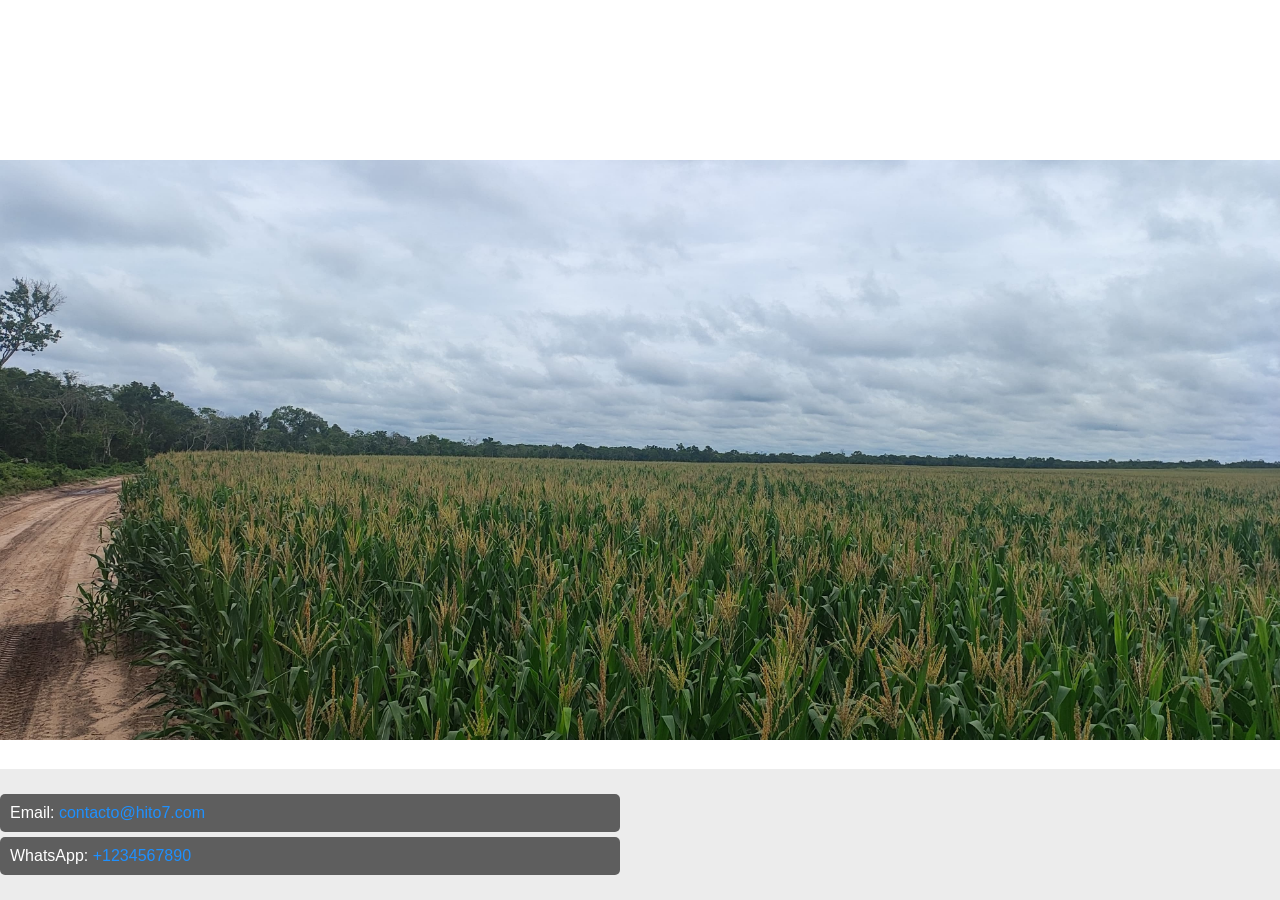
==== index.html @ 05953a00 "Inicializo el proyecto con archivos HTML, CSS y JS" ====
<!DOCTYPE html>
<html lang="es">
<head>
    <title>Bienvenida - Hito 7</title>
    <meta charset="UTF-8">
    <meta name="viewport" content="width=device-width, initial-scale=1.0">
    <title>Hito 7</title>
    <link rel="stylesheet" href="css/styles.css">
</head>
<body>
</body>

    <footer>
        <p>Email: <a href="mailto:contacto@hito7.com">contacto@hito7.com</a></p>
        <p>WhatsApp: <a href="https://wa.me/1234567890" target="_blank">+1234567890</a></p>
    </footer>

</html>
---- css/styles.css ----
/* Estilos CSS */
body {
    margin: 0;
    padding: 0;
    font-family: Arial, sans-s12erif;
    background-image: url('../images/hito701.jpg'); /* Ruta a la imagen de fondo */
    background-size: 100%; /* Cubre toda la pantalla */
    background-position: center; /* Centra la imagen */
    background-repeat: no-repeat; /* Evita que la imagen se repita */
    background-attachment: fixed; /* Fija el fondo para que no se desplace con el scroll */
    display: flex;
    flex-direction: column;
    align-items: center;
    justify-content: center;
    min-height: 100vh; /* Asegura que el contenido ocupe al menos toda la altura */
    text-align: center;
    color: #fff; /* Texto blanco para mejor legibilidad sobre el fondo */
}

h1 {
    font-size: 2.5em;
    margin-bottom: 20px;
    background-color: rgba(0, 0, 0, 0.6); /* Fondo semitransparente para legibilidad */
    padding: 10px 20px;
    border-radius: 5px;
}

p {
    font-size: 1.2em;
    max-width: 600px;
    margin: 20px 0;
    background-color: rgba(0, 0, 0, 0.6); /* Fondo semitransparente para legibilidad */
    padding: 10px;
    border-radius: 5px;
}

.button {
    background-color: #007BFF;
    color: white;
    padding: 10px 20px;
    text-decoration: none;
    border-radius: 5px;
    font-size: 1em;
    transition: background-color 0.3s;
}

.button:hover {
    background-color: #0056b3;
}

footer {
    background-color: rgba(0, 0, 0, 0.075); /* Fondo semitransparente para el footer */
    color: white;
    width: 100%;
    padding: 20px 0;
    position: relative;
    margin-top: auto;
    text-align: left;
}

footer p {
    margin: 5px 0;
    font-size: 1em;
}

footer a {
    color: #1E90FF;
    text-decoration: none;
}

footer a:hover {
    text-decoration: underline;
}
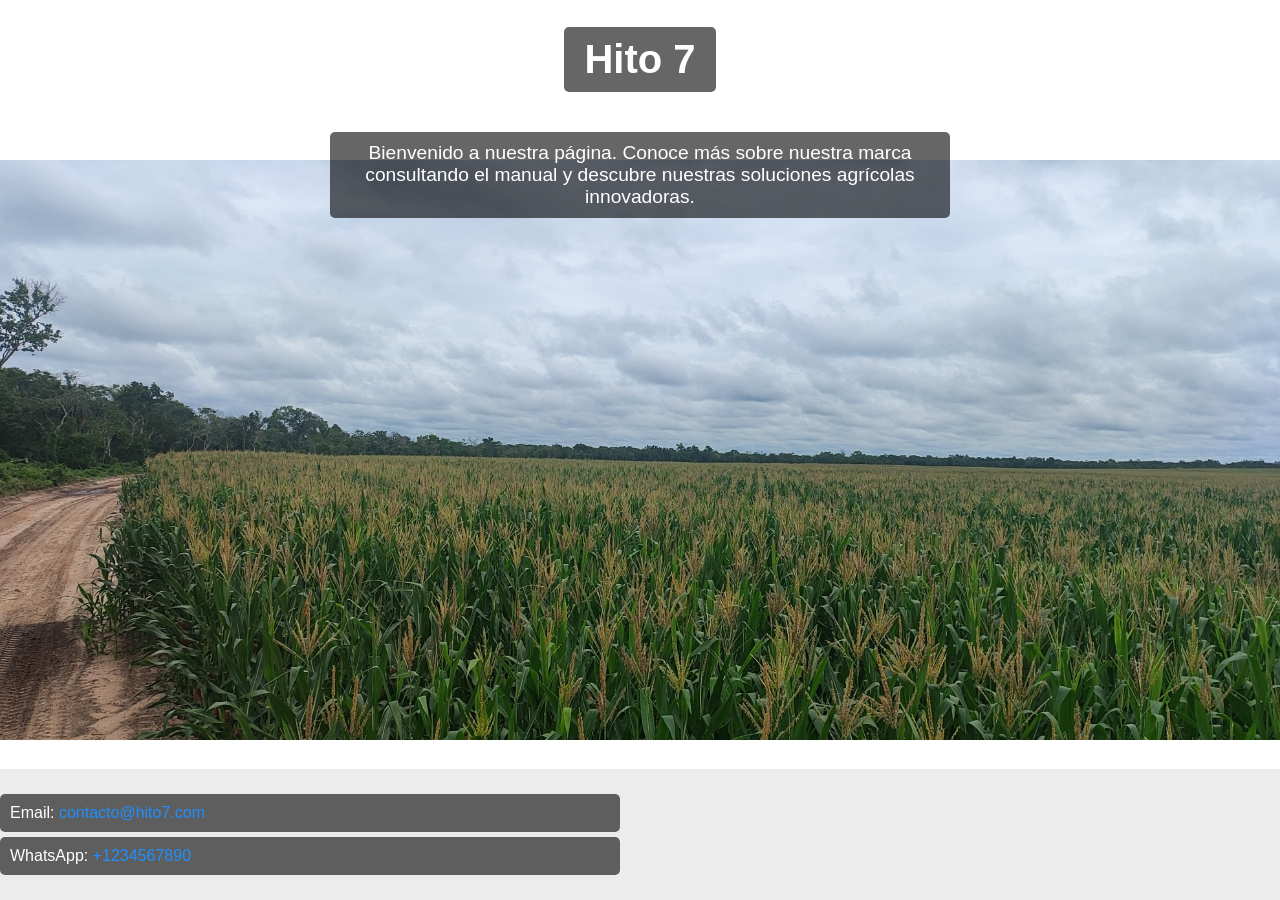
==== commit 475cded8: "Improve landing page and repo docs" ====
--- a/index.html
+++ b/index.html
@@ -4,15 +4,18 @@
     <title>Bienvenida - Hito 7</title>
     <meta charset="UTF-8">
     <meta name="viewport" content="width=device-width, initial-scale=1.0">
-    <title>Hito 7</title>
     <link rel="stylesheet" href="css/styles.css">
+    <script src="js/script.js"></script>
 </head>
 <body>
-</body>
+    <h1>Hito 7</h1>
+    <p>Bienvenido a nuestra página. Conoce más sobre nuestra marca consultando el manual y descubre nuestras soluciones agrícolas innovadoras.</p>
 
     <footer>
         <p>Email: <a href="mailto:contacto@hito7.com">contacto@hito7.com</a></p>
         <p>WhatsApp: <a href="https://wa.me/1234567890" target="_blank">+1234567890</a></p>
     </footer>
 
+</body>
+
 </html>
--- a/css/styles.css
+++ b/css/styles.css
@@ -2,7 +2,7 @@
 body {
     margin: 0;
     padding: 0;
-    font-family: Arial, sans-s12erif;
+    font-family: Arial, sans-serif;
     background-image: url('../images/hito701.jpg'); /* Ruta a la imagen de fondo */
     background-size: 100%; /* Cubre toda la pantalla */
     background-position: center; /* Centra la imagen */
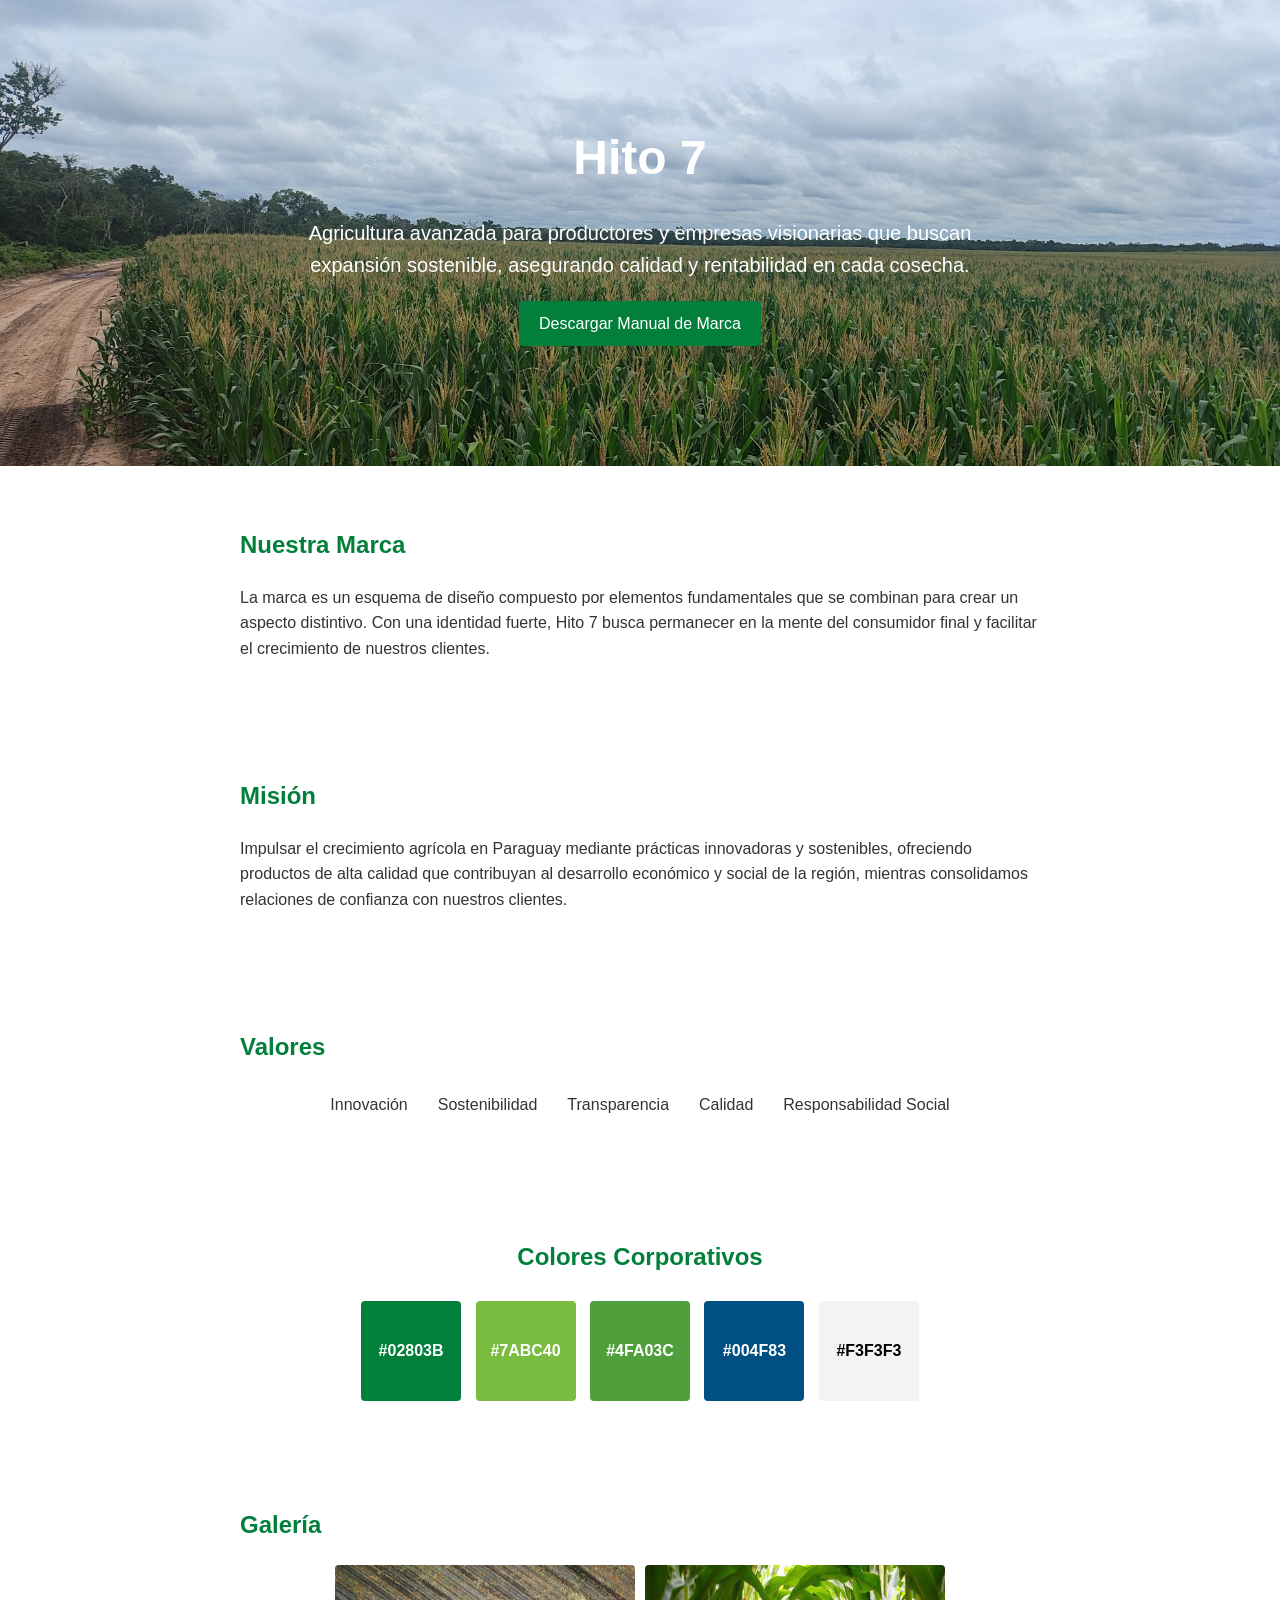
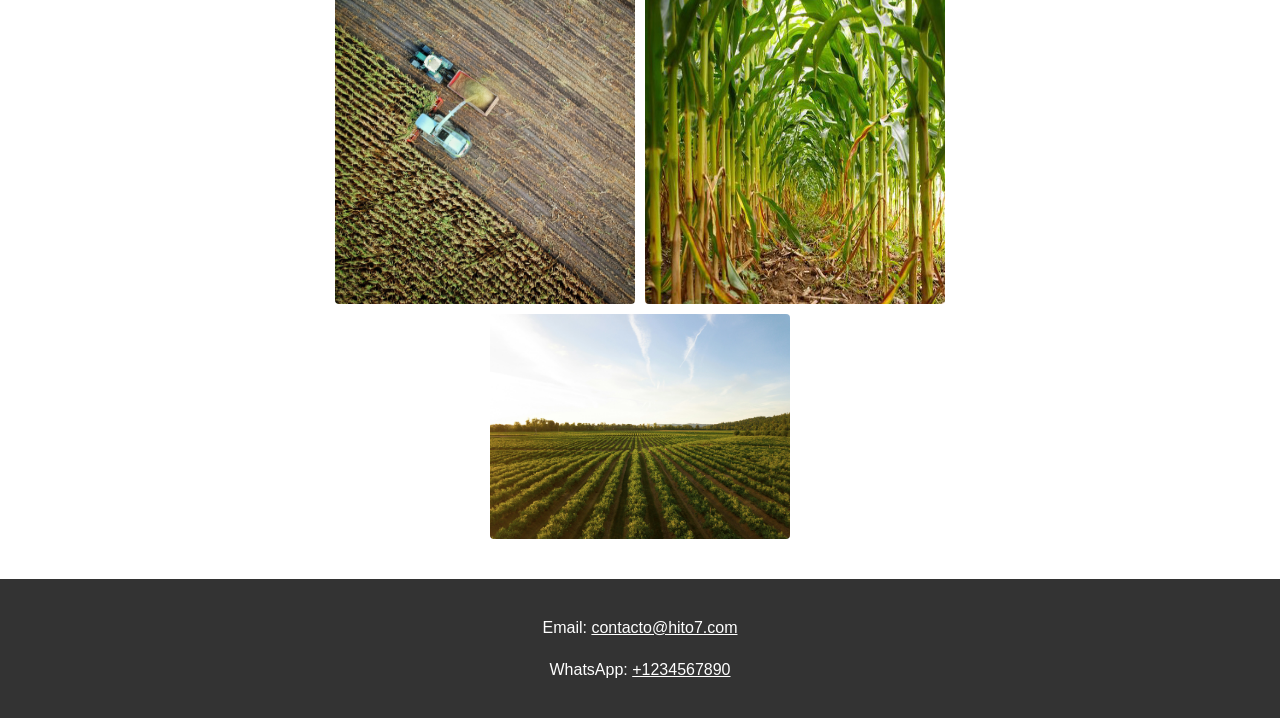
==== commit 6018d531: "Enhance landing content" ====
--- a/index.html
+++ b/index.html
@@ -1,21 +1,68 @@
 <!DOCTYPE html>
 <html lang="es">
 <head>
-    <title>Bienvenida - Hito 7</title>
     <meta charset="UTF-8">
     <meta name="viewport" content="width=device-width, initial-scale=1.0">
+    <title>Hito 7 - Agricultura Avanzada</title>
     <link rel="stylesheet" href="css/styles.css">
-    <script src="js/script.js"></script>
+    <script src="js/script.js" defer></script>
 </head>
 <body>
-    <h1>Hito 7</h1>
-    <p>Bienvenido a nuestra página. Conoce más sobre nuestra marca consultando el manual y descubre nuestras soluciones agrícolas innovadoras.</p>
+    <header class="hero">
+        <h1>Hito 7</h1>
+        <p>Agricultura avanzada para productores y empresas visionarias que buscan 
+            expansión sostenible, asegurando calidad y rentabilidad en cada cosecha.</p>
+        <a class="button" href="ManualDeMarca-Hito7.pdf" target="_blank">Descargar Manual de Marca</a>
+    </header>
+
+    <section id="marca">
+        <h2>Nuestra Marca</h2>
+        <p>La marca es un esquema de diseño compuesto por elementos fundamentales
+            que se combinan para crear un aspecto distintivo. Con una identidad
+            fuerte, Hito 7 busca permanecer en la mente del consumidor final y
+            facilitar el crecimiento de nuestros clientes.</p>
+    </section>
+
+    <section id="mision">
+        <h2>Misión</h2>
+        <p>Impulsar el crecimiento agrícola en Paraguay mediante prácticas
+            innovadoras y sostenibles, ofreciendo productos de alta calidad que
+            contribuyan al desarrollo económico y social de la región, mientras
+            consolidamos relaciones de confianza con nuestros clientes.</p>
+    </section>
+
+    <section id="valores" class="values">
+        <h2>Valores</h2>
+        <ul>
+            <li>Innovación</li>
+            <li>Sostenibilidad</li>
+            <li>Transparencia</li>
+            <li>Calidad</li>
+            <li>Responsabilidad Social</li>
+        </ul>
+    </section>
+
+    <section id="colores" class="colors">
+        <h2>Colores Corporativos</h2>
+        <div class="swatch" style="background-color:#02803B">#02803B</div>
+        <div class="swatch" style="background-color:#7ABC40">#7ABC40</div>
+        <div class="swatch" style="background-color:#4FA03C">#4FA03C</div>
+        <div class="swatch" style="background-color:#004F83">#004F83</div>
+        <div class="swatch light" style="background-color:#F3F3F3">#F3F3F3</div>
+    </section>
+
+    <section id="galeria" class="gallery">
+        <h2>Galería</h2>
+        <div class="images">
+            <img src="docs/0.jpg" alt="Aplicación de marca 1">
+            <img src="docs/1.jpg" alt="Aplicación de marca 2">
+            <img src="docs/4.jpg" alt="Aplicación de marca 3">
+        </div>
+    </section>
 
     <footer>
         <p>Email: <a href="mailto:contacto@hito7.com">contacto@hito7.com</a></p>
         <p>WhatsApp: <a href="https://wa.me/1234567890" target="_blank">+1234567890</a></p>
     </footer>
-
 </body>
-
 </html>
--- a/css/styles.css
+++ b/css/styles.css
@@ -1,73 +1,109 @@
-/* Estilos CSS */
 body {
     margin: 0;
-    padding: 0;
     font-family: Arial, sans-serif;
-    background-image: url('../images/hito701.jpg'); /* Ruta a la imagen de fondo */
-    background-size: 100%; /* Cubre toda la pantalla */
-    background-position: center; /* Centra la imagen */
-    background-repeat: no-repeat; /* Evita que la imagen se repita */
-    background-attachment: fixed; /* Fija el fondo para que no se desplace con el scroll */
-    display: flex;
-    flex-direction: column;
-    align-items: center;
-    justify-content: center;
-    min-height: 100vh; /* Asegura que el contenido ocupe al menos toda la altura */
-    text-align: center;
-    color: #fff; /* Texto blanco para mejor legibilidad sobre el fondo */
+    line-height: 1.6;
+    color: #333;
 }
 
-h1 {
-    font-size: 2.5em;
-    margin-bottom: 20px;
-    background-color: rgba(0, 0, 0, 0.6); /* Fondo semitransparente para legibilidad */
-    padding: 10px 20px;
-    border-radius: 5px;
+.hero {
+    background-image: url('../images/hito701.jpg');
+    background-size: cover;
+    background-position: center;
+    color: #fff;
+    text-align: center;
+    padding: 120px 20px;
 }
 
-p {
-    font-size: 1.2em;
-    max-width: 600px;
-    margin: 20px 0;
-    background-color: rgba(0, 0, 0, 0.6); /* Fondo semitransparente para legibilidad */
-    padding: 10px;
-    border-radius: 5px;
+.hero h1 {
+    font-size: 3em;
+    margin: 0 0 20px;
+}
+
+.hero p {
+    font-size: 1.25em;
+    max-width: 700px;
+    margin: 0 auto 20px;
 }
 
 .button {
-    background-color: #007BFF;
-    color: white;
+    background-color: #02803B;
+    color: #fff;
     padding: 10px 20px;
     text-decoration: none;
-    border-radius: 5px;
-    font-size: 1em;
-    transition: background-color 0.3s;
+    border-radius: 4px;
+    display: inline-block;
 }
 
 .button:hover {
-    background-color: #0056b3;
+    background-color: #004F83;
+}
+
+section {
+    padding: 40px 20px;
+    max-width: 800px;
+    margin: auto;
+}
+
+section h2 {
+    color: #02803B;
+}
+
+.values ul {
+    list-style: none;
+    padding: 0;
+    display: flex;
+    flex-wrap: wrap;
+    justify-content: center;
+}
+
+.values li {
+    margin: 5px 15px;
+}
+
+.colors {
+    text-align: center;
+}
+
+.swatch {
+    display: inline-block;
+    width: 100px;
+    height: 100px;
+    margin: 5px;
+    color: #fff;
+    line-height: 100px;
+    font-weight: bold;
+    border-radius: 4px;
+}
+
+.swatch.light {
+    color: #000;
+}
+
+.gallery .images {
+    display: flex;
+    flex-wrap: wrap;
+    justify-content: center;
+    gap: 10px;
+}
+
+.gallery img {
+    width: 100%;
+    max-width: 300px;
+    border-radius: 4px;
 }
 
 footer {
-    background-color: rgba(0, 0, 0, 0.075); /* Fondo semitransparente para el footer */
-    color: white;
-    width: 100%;
-    padding: 20px 0;
-    position: relative;
-    margin-top: auto;
-    text-align: left;
-}
-
-footer p {
-    margin: 5px 0;
-    font-size: 1em;
+    background: #333;
+    color: #fff;
+    text-align: center;
+    padding: 20px;
 }
 
 footer a {
-    color: #1E90FF;
-    text-decoration: none;
+    color: #fff;
 }
 
 footer a:hover {
     text-decoration: underline;
-}+}
+
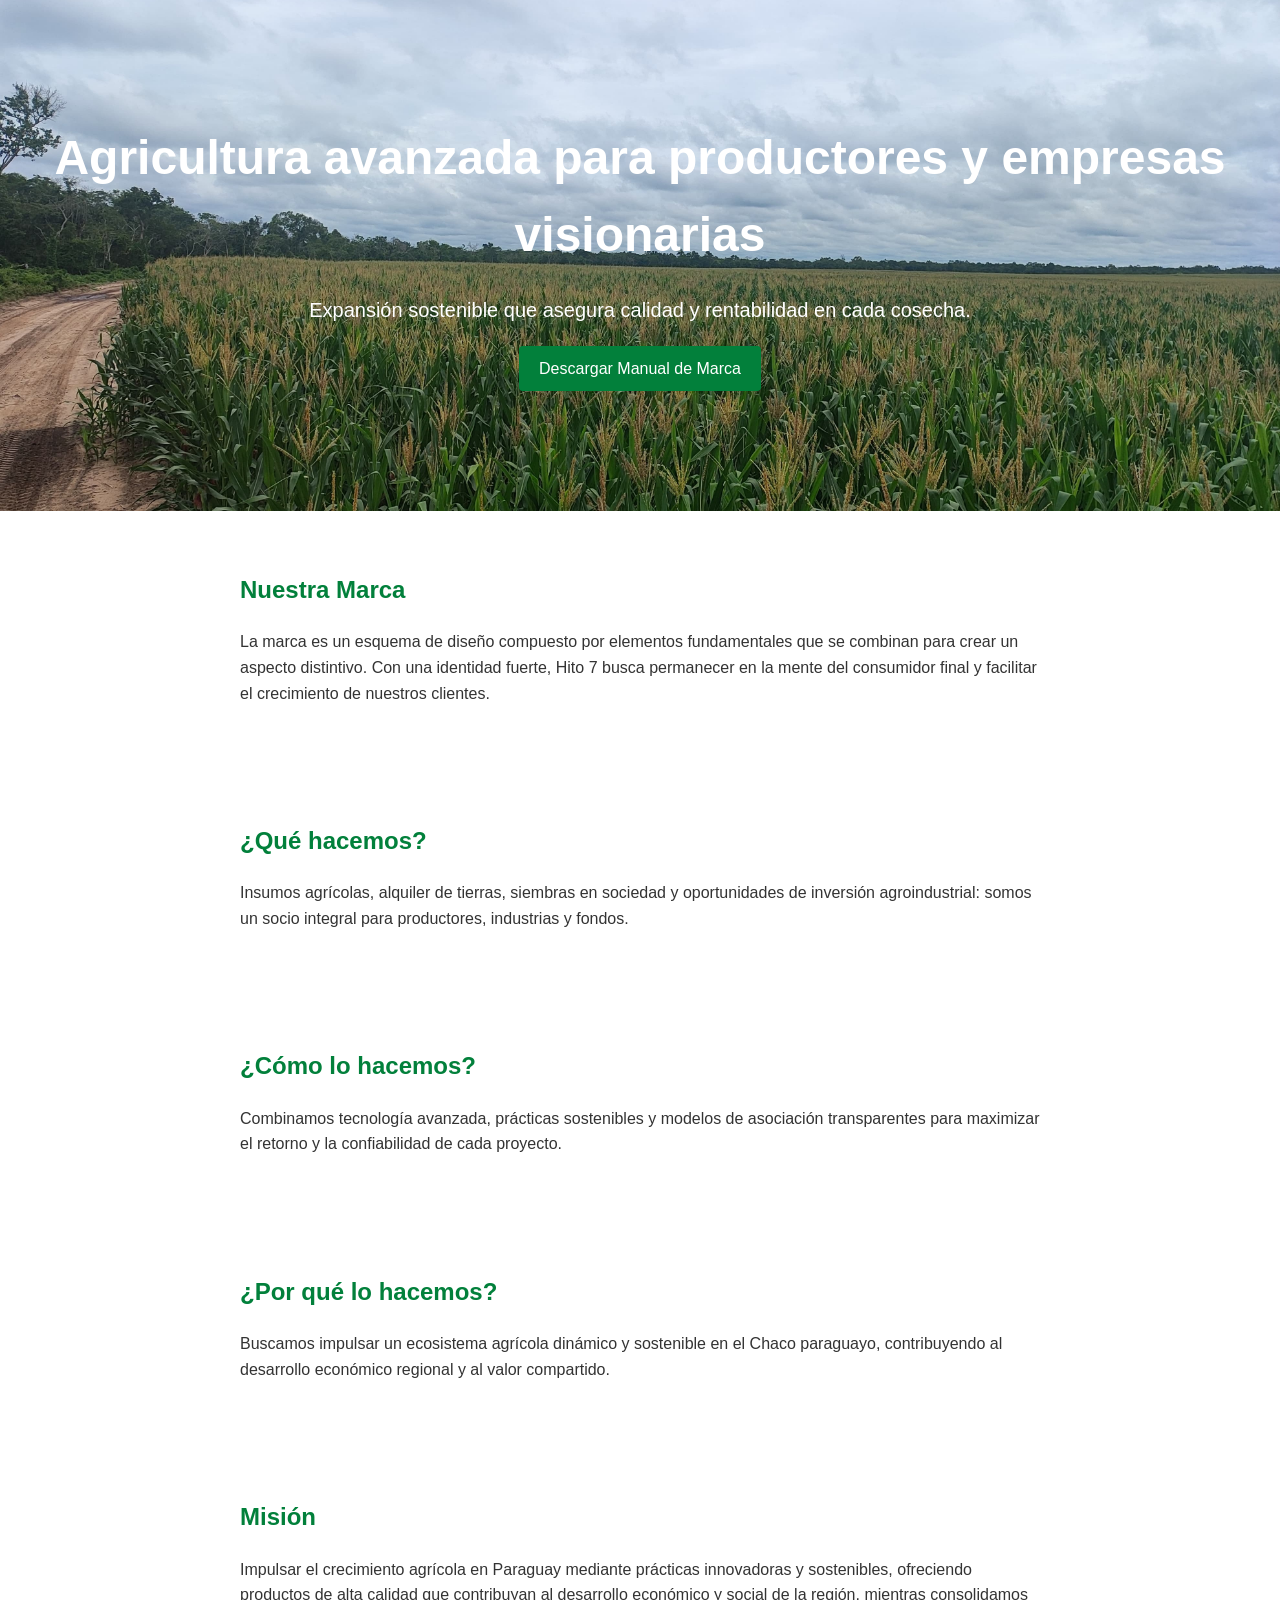
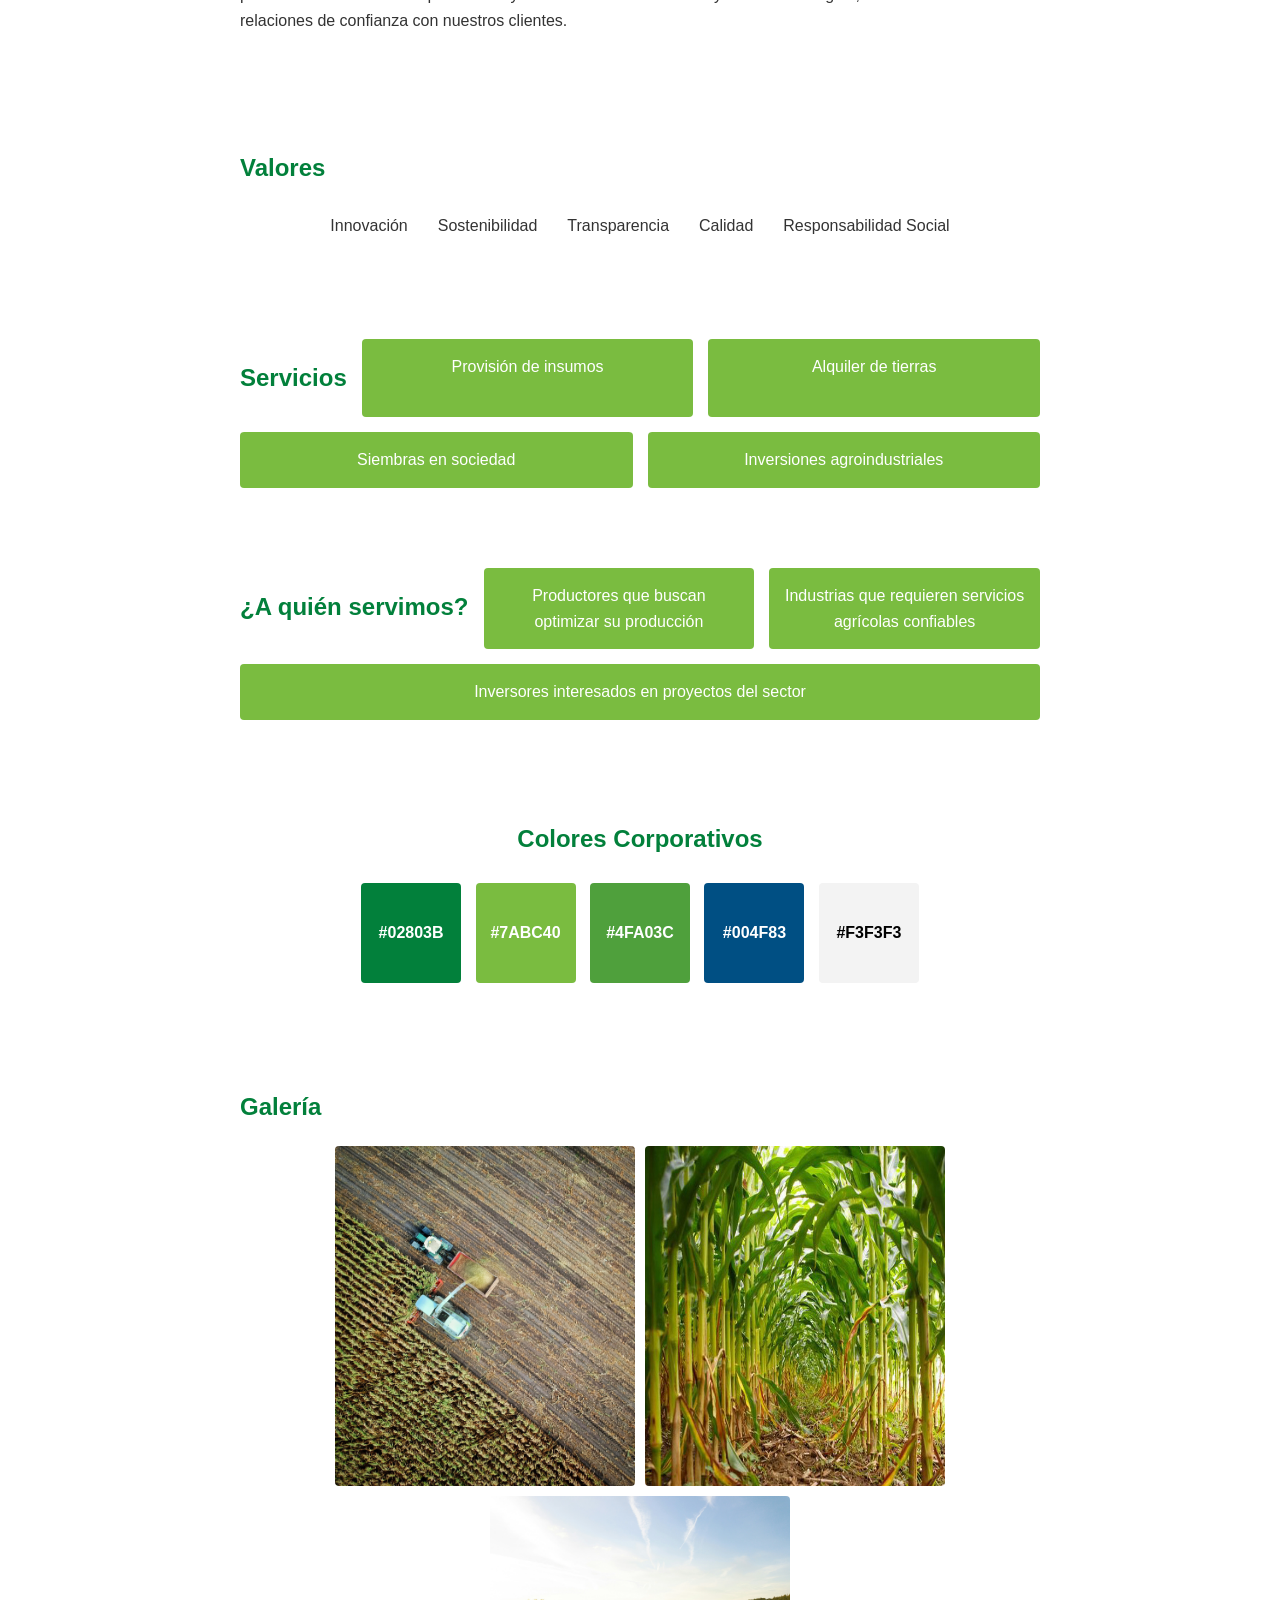
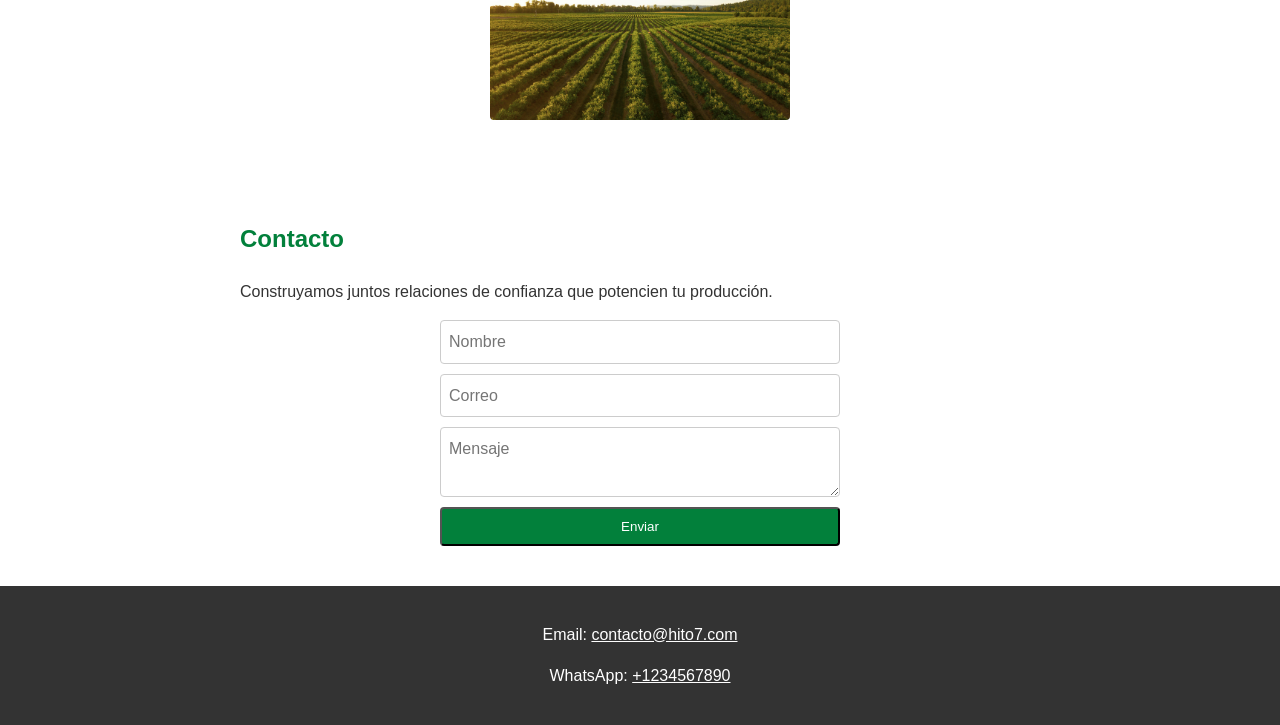
==== commit b5b4e43e: "Expand landing page with services and contact" ====
--- a/index.html
+++ b/index.html
@@ -9,9 +9,8 @@
 </head>
 <body>
     <header class="hero">
-        <h1>Hito 7</h1>
-        <p>Agricultura avanzada para productores y empresas visionarias que buscan 
-            expansión sostenible, asegurando calidad y rentabilidad en cada cosecha.</p>
+        <h1>Agricultura avanzada para productores y empresas visionarias</h1>
+        <p>Expansión sostenible que asegura calidad y rentabilidad en cada cosecha.</p>
         <a class="button" href="ManualDeMarca-Hito7.pdf" target="_blank">Descargar Manual de Marca</a>
     </header>
 
@@ -21,6 +20,21 @@
             que se combinan para crear un aspecto distintivo. Con una identidad
             fuerte, Hito 7 busca permanecer en la mente del consumidor final y
             facilitar el crecimiento de nuestros clientes.</p>
+    </section>
+
+    <section id="que-hacemos">
+        <h2>¿Qué hacemos?</h2>
+        <p>Insumos agrícolas, alquiler de tierras, siembras en sociedad y oportunidades de inversión agroindustrial: somos un socio integral para productores, industrias y fondos.</p>
+    </section>
+
+    <section id="como-hacemos">
+        <h2>¿Cómo lo hacemos?</h2>
+        <p>Combinamos tecnología avanzada, prácticas sostenibles y modelos de asociación transparentes para maximizar el retorno y la confiabilidad de cada proyecto.</p>
+    </section>
+
+    <section id="impacto">
+        <h2>¿Por qué lo hacemos?</h2>
+        <p>Buscamos impulsar un ecosistema agrícola dinámico y sostenible en el Chaco paraguayo, contribuyendo al desarrollo económico regional y al valor compartido.</p>
     </section>
 
     <section id="mision">
@@ -42,6 +56,21 @@
         </ul>
     </section>
 
+    <section id="servicios" class="cards">
+        <h2>Servicios</h2>
+        <div class="card">Provisión de insumos</div>
+        <div class="card">Alquiler de tierras</div>
+        <div class="card">Siembras en sociedad</div>
+        <div class="card">Inversiones agroindustriales</div>
+    </section>
+
+    <section id="segmentos" class="cards">
+        <h2>¿A quién servimos?</h2>
+        <div class="card">Productores que buscan optimizar su producción</div>
+        <div class="card">Industrias que requieren servicios agrícolas confiables</div>
+        <div class="card">Inversores interesados en proyectos del sector</div>
+    </section>
+
     <section id="colores" class="colors">
         <h2>Colores Corporativos</h2>
         <div class="swatch" style="background-color:#02803B">#02803B</div>
@@ -60,6 +89,17 @@
         </div>
     </section>
 
+    <section id="contacto" class="contact">
+        <h2>Contacto</h2>
+        <p>Construyamos juntos relaciones de confianza que potencien tu producción.</p>
+        <form action="mailto:contacto@hito7.com" method="post" enctype="text/plain">
+            <input type="text" name="name" placeholder="Nombre" required>
+            <input type="email" name="email" placeholder="Correo" required>
+            <textarea name="message" placeholder="Mensaje" required></textarea>
+            <button class="button" type="submit">Enviar</button>
+        </form>
+    </section>
+
     <footer>
         <p>Email: <a href="mailto:contacto@hito7.com">contacto@hito7.com</a></p>
         <p>WhatsApp: <a href="https://wa.me/1234567890" target="_blank">+1234567890</a></p>
--- a/css/styles.css
+++ b/css/styles.css
@@ -1,8 +1,16 @@
+:root {
+    --color-primario: #02803B;
+    --color-refuerzo: #7ABC40;
+    --color-acento: #004F83;
+    --color-texto: #333;
+    --color-claro: #F3F3F3;
+}
+
 body {
     margin: 0;
     font-family: Arial, sans-serif;
     line-height: 1.6;
-    color: #333;
+    color: var(--color-texto);
 }
 
 .hero {
@@ -26,7 +34,7 @@
 }
 
 .button {
-    background-color: #02803B;
+    background-color: var(--color-primario);
     color: #fff;
     padding: 10px 20px;
     text-decoration: none;
@@ -35,7 +43,7 @@
 }
 
 .button:hover {
-    background-color: #004F83;
+    background-color: var(--color-acento);
 }
 
 section {
@@ -45,7 +53,7 @@
 }
 
 section h2 {
-    color: #02803B;
+    color: var(--color-primario);
 }
 
 .values ul {
@@ -92,6 +100,38 @@
     border-radius: 4px;
 }
 
+.cards {
+    display: flex;
+    flex-wrap: wrap;
+    gap: 15px;
+    justify-content: center;
+}
+
+.card {
+    background: var(--color-refuerzo);
+    color: #fff;
+    padding: 15px;
+    border-radius: 4px;
+    flex: 1 1 200px;
+    text-align: center;
+}
+
+.contact form {
+    display: flex;
+    flex-direction: column;
+    gap: 10px;
+    max-width: 400px;
+    margin: auto;
+}
+
+.contact input,
+.contact textarea {
+    padding: 8px;
+    border: 1px solid #ccc;
+    border-radius: 4px;
+    font: inherit;
+}
+
 footer {
     background: #333;
     color: #fff;
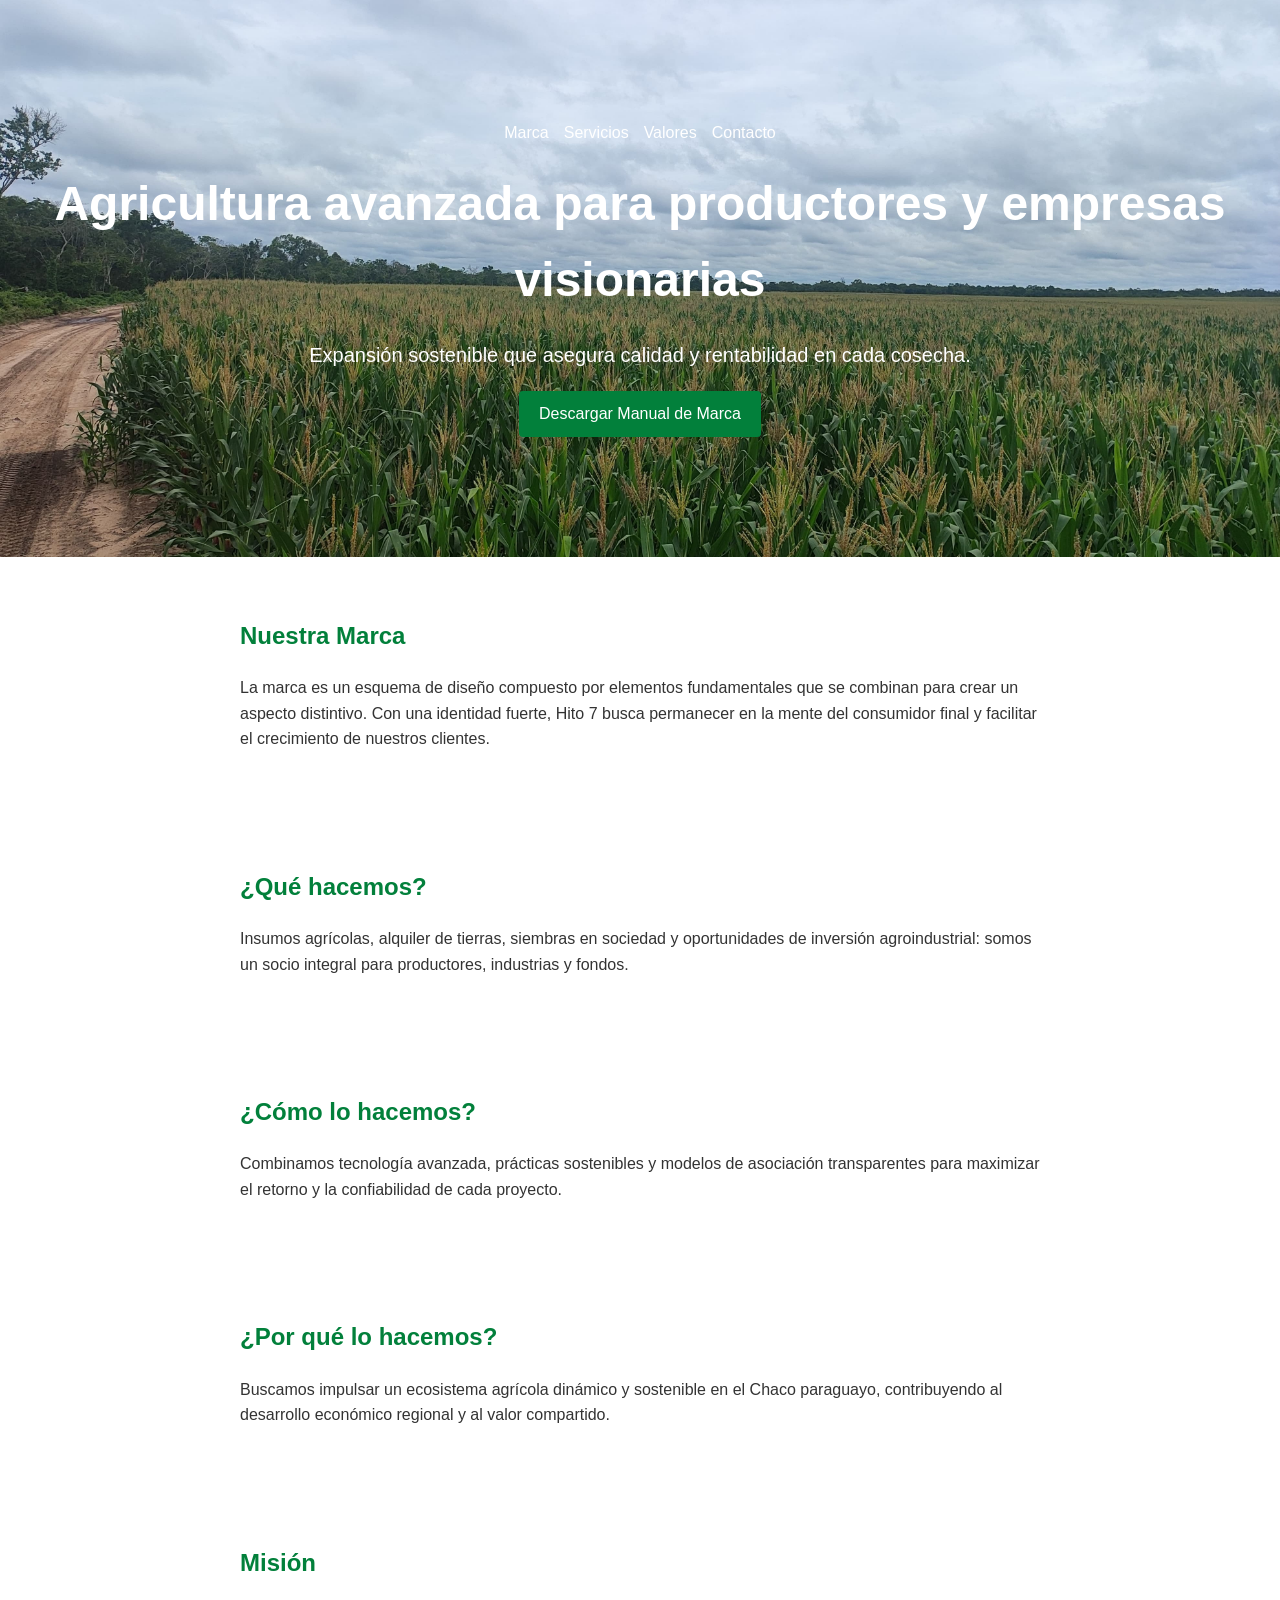
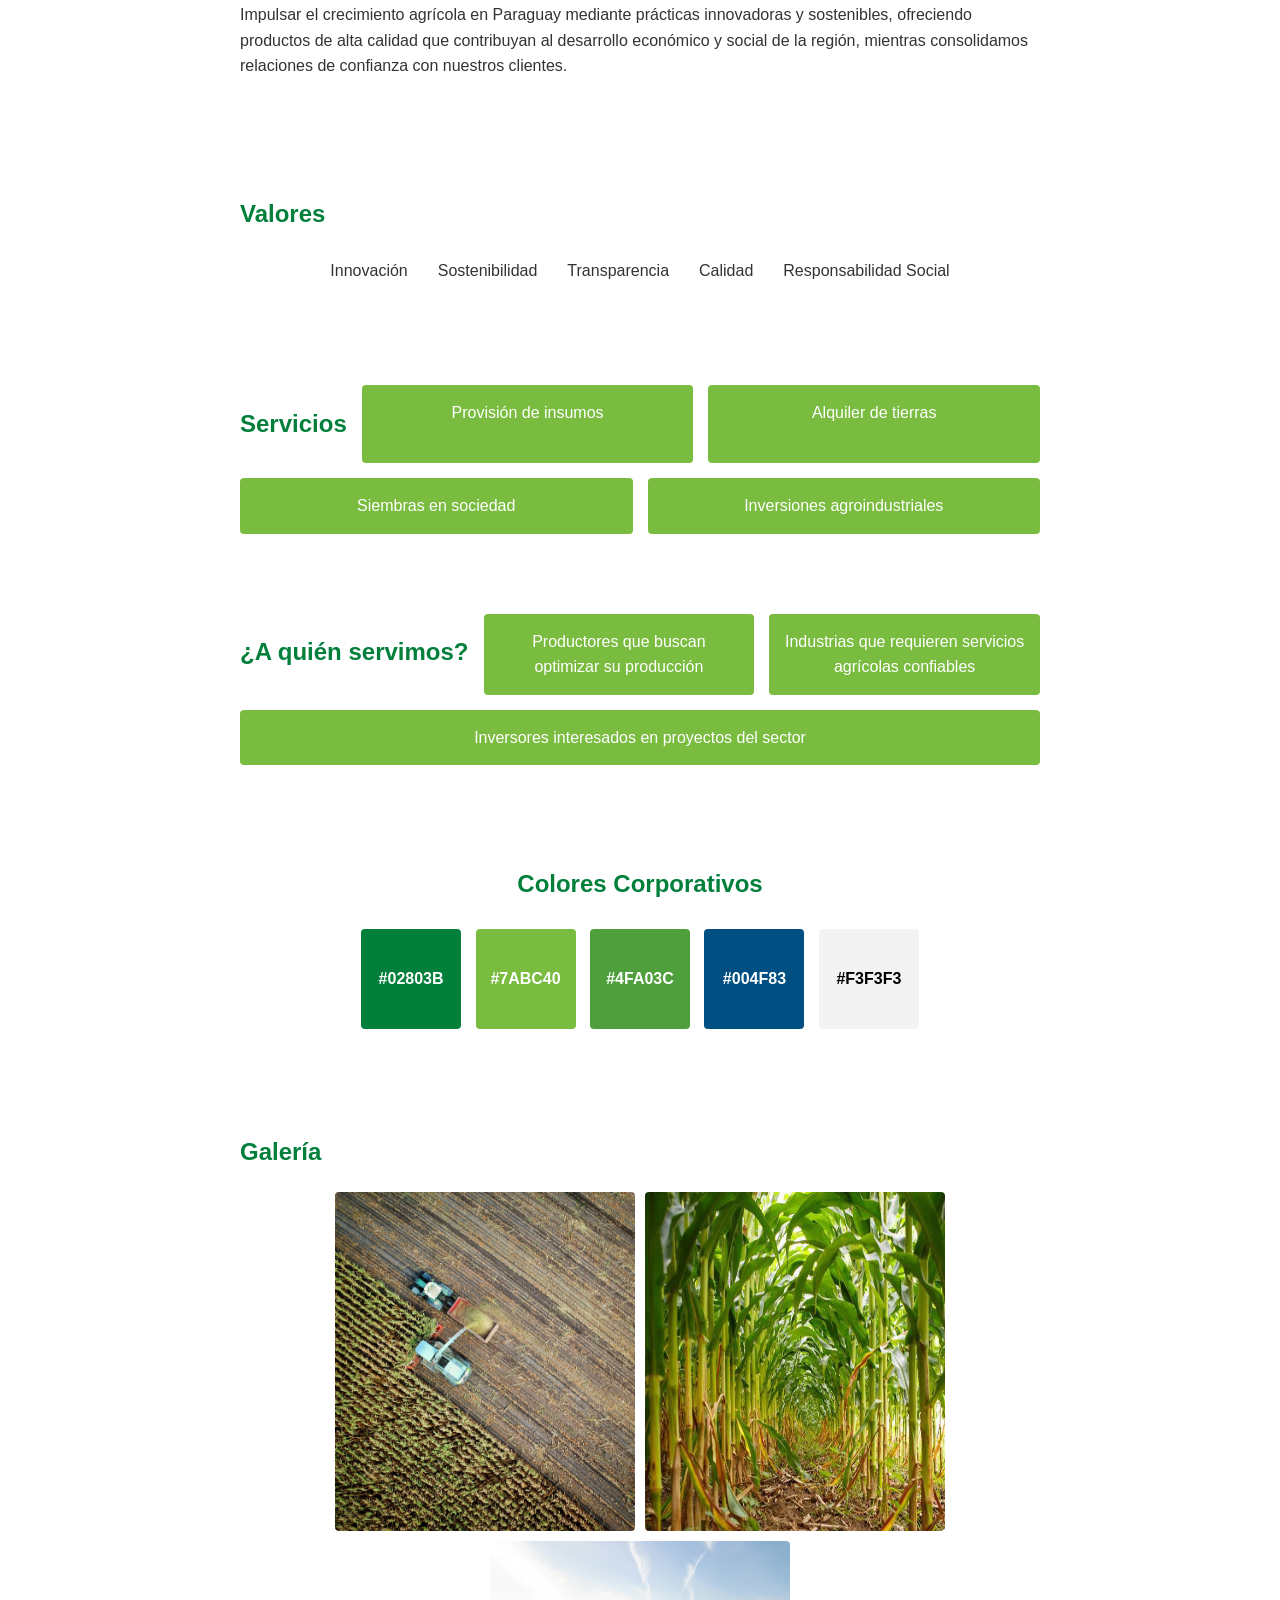
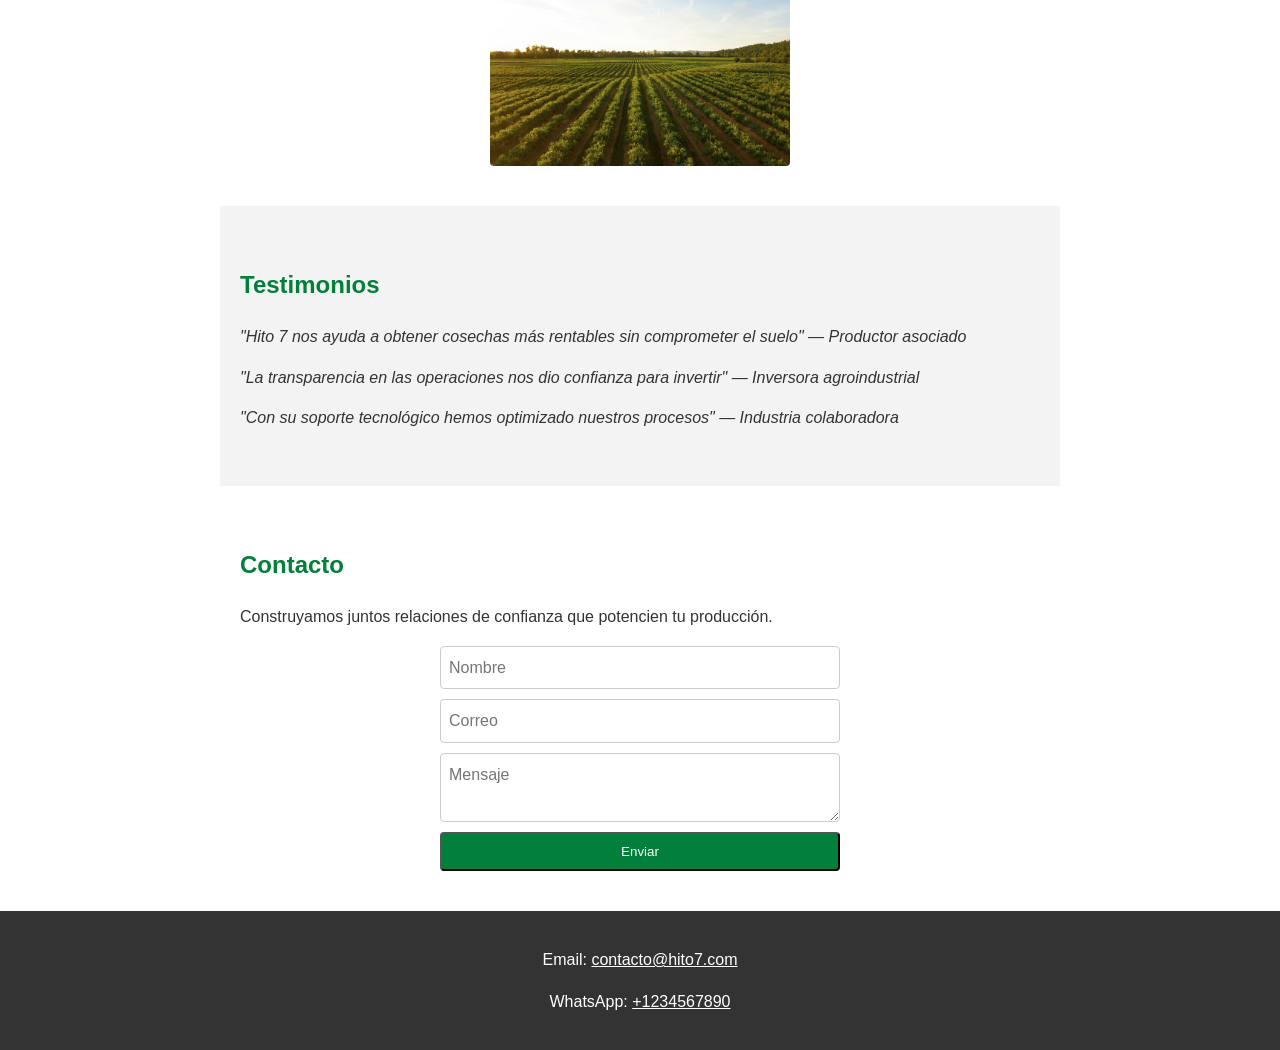
==== commit 05f2c2ce: "Enhance landing with navigation and testimonials" ====
--- a/index.html
+++ b/index.html
@@ -9,6 +9,14 @@
 </head>
 <body>
     <header class="hero">
+        <nav class="navbar">
+            <ul>
+                <li><a href="#marca">Marca</a></li>
+                <li><a href="#servicios">Servicios</a></li>
+                <li><a href="#valores">Valores</a></li>
+                <li><a href="#contacto">Contacto</a></li>
+            </ul>
+        </nav>
         <h1>Agricultura avanzada para productores y empresas visionarias</h1>
         <p>Expansión sostenible que asegura calidad y rentabilidad en cada cosecha.</p>
         <a class="button" href="ManualDeMarca-Hito7.pdf" target="_blank">Descargar Manual de Marca</a>
@@ -89,6 +97,13 @@
         </div>
     </section>
 
+    <section id="testimonios" class="testimonials">
+        <h2>Testimonios</h2>
+        <blockquote>"Hito 7 nos ayuda a obtener cosechas más rentables sin comprometer el suelo" &mdash; Productor asociado</blockquote>
+        <blockquote>"La transparencia en las operaciones nos dio confianza para invertir" &mdash; Inversora agroindustrial</blockquote>
+        <blockquote>"Con su soporte tecnológico hemos optimizado nuestros procesos" &mdash; Industria colaboradora</blockquote>
+    </section>
+
     <section id="contacto" class="contact">
         <h2>Contacto</h2>
         <p>Construyamos juntos relaciones de confianza que potencien tu producción.</p>
--- a/css/styles.css
+++ b/css/styles.css
@@ -22,6 +22,23 @@
     padding: 120px 20px;
 }
 
+.navbar ul {
+    margin: 0 0 20px;
+    padding: 0;
+    list-style: none;
+    display: flex;
+    gap: 15px;
+    justify-content: center;
+}
+
+.navbar a {
+    color: #fff;
+    text-decoration: none;
+}
+
+.navbar a:hover {
+    text-decoration: underline;
+}
 .hero h1 {
     font-size: 3em;
     margin: 0 0 20px;
@@ -132,6 +149,16 @@
     font: inherit;
 }
 
+.testimonials {
+    background: var(--color-claro);
+    padding: 40px 20px;
+}
+
+.testimonials blockquote {
+    margin: 0 0 15px;
+    font-style: italic;
+}
+
 footer {
     background: #333;
     color: #fff;
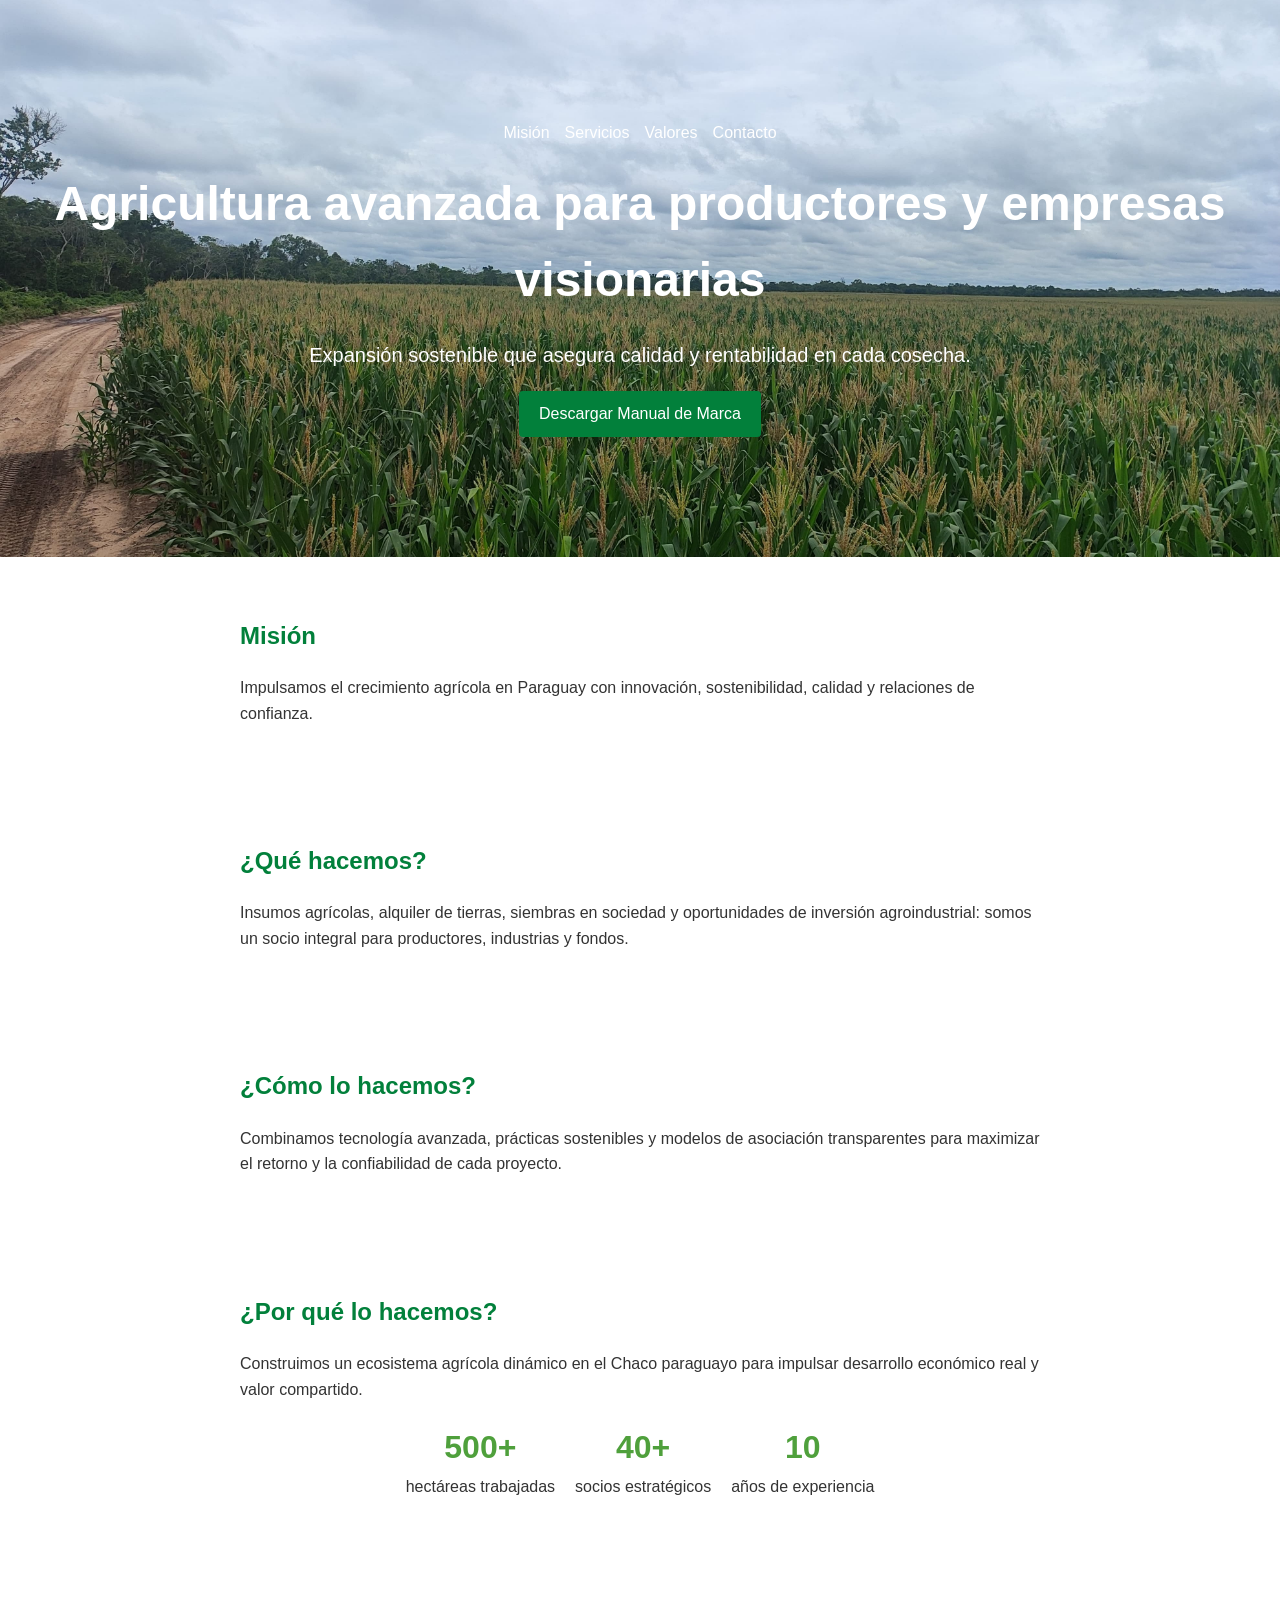
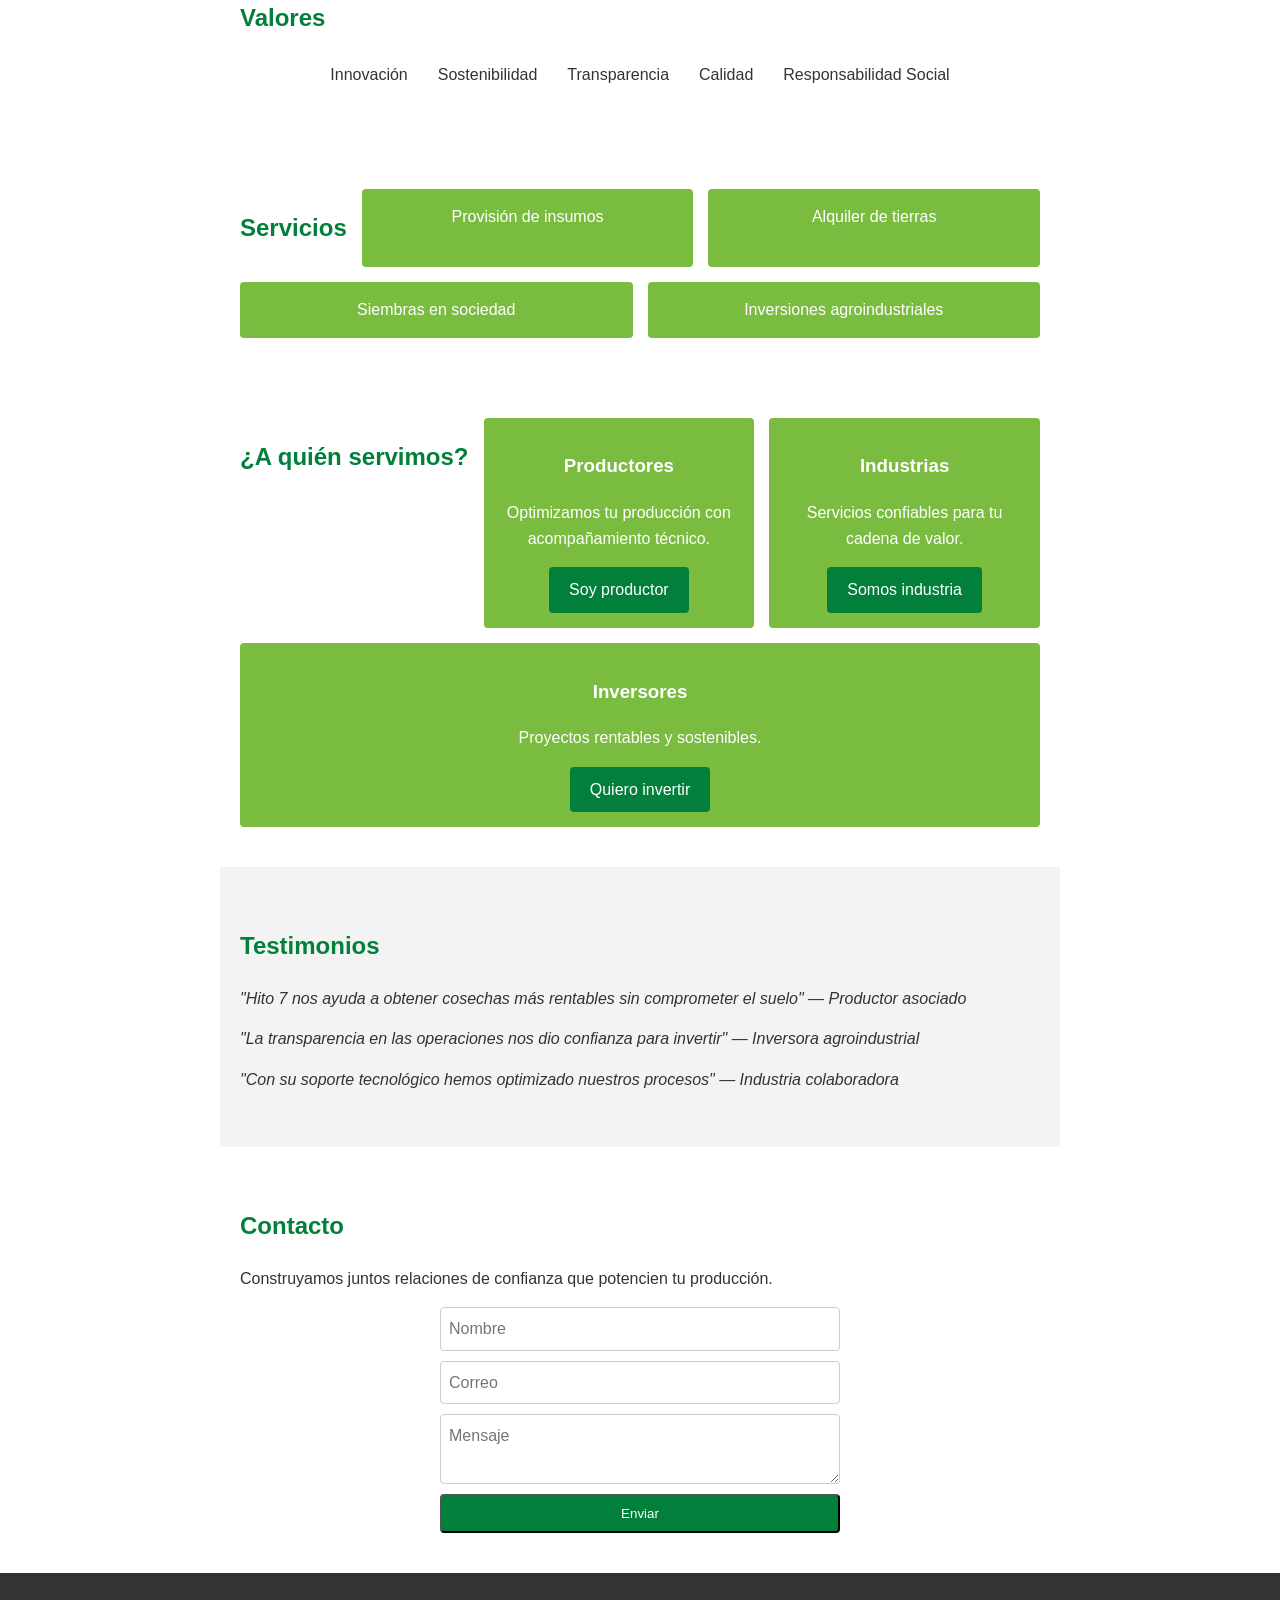
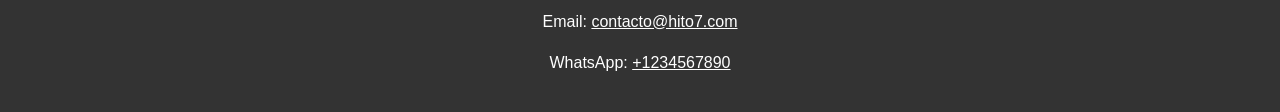
==== commit 4043acc6: "Refine landing page sections and styles" ====
--- a/index.html
+++ b/index.html
@@ -11,7 +11,7 @@
     <header class="hero">
         <nav class="navbar">
             <ul>
-                <li><a href="#marca">Marca</a></li>
+                <li><a href="#mision">Misión</a></li>
                 <li><a href="#servicios">Servicios</a></li>
                 <li><a href="#valores">Valores</a></li>
                 <li><a href="#contacto">Contacto</a></li>
@@ -22,12 +22,10 @@
         <a class="button" href="ManualDeMarca-Hito7.pdf" target="_blank">Descargar Manual de Marca</a>
     </header>
 
-    <section id="marca">
-        <h2>Nuestra Marca</h2>
-        <p>La marca es un esquema de diseño compuesto por elementos fundamentales
-            que se combinan para crear un aspecto distintivo. Con una identidad
-            fuerte, Hito 7 busca permanecer en la mente del consumidor final y
-            facilitar el crecimiento de nuestros clientes.</p>
+    <section id="mision">
+        <h2>Misión</h2>
+        <p>Impulsamos el crecimiento agrícola en Paraguay con innovación,
+            sostenibilidad, calidad y relaciones de confianza.</p>
     </section>
 
     <section id="que-hacemos">
@@ -42,15 +40,12 @@
 
     <section id="impacto">
         <h2>¿Por qué lo hacemos?</h2>
-        <p>Buscamos impulsar un ecosistema agrícola dinámico y sostenible en el Chaco paraguayo, contribuyendo al desarrollo económico regional y al valor compartido.</p>
-    </section>
-
-    <section id="mision">
-        <h2>Misión</h2>
-        <p>Impulsar el crecimiento agrícola en Paraguay mediante prácticas
-            innovadoras y sostenibles, ofreciendo productos de alta calidad que
-            contribuyan al desarrollo económico y social de la región, mientras
-            consolidamos relaciones de confianza con nuestros clientes.</p>
+        <p>Construimos un ecosistema agrícola dinámico en el Chaco paraguayo para impulsar desarrollo económico real y valor compartido.</p>
+        <div class="kpis">
+            <div class="kpi"><span class="number">500+</span><br>hectáreas trabajadas</div>
+            <div class="kpi"><span class="number">40+</span><br>socios estratégicos</div>
+            <div class="kpi"><span class="number">10</span><br>años de experiencia</div>
+        </div>
     </section>
 
     <section id="valores" class="values">
@@ -74,28 +69,23 @@
 
     <section id="segmentos" class="cards">
         <h2>¿A quién servimos?</h2>
-        <div class="card">Productores que buscan optimizar su producción</div>
-        <div class="card">Industrias que requieren servicios agrícolas confiables</div>
-        <div class="card">Inversores interesados en proyectos del sector</div>
+        <div class="card">
+            <h3>Productores</h3>
+            <p>Optimizamos tu producción con acompañamiento técnico.</p>
+            <a class="button" href="#contacto">Soy productor</a>
+        </div>
+        <div class="card">
+            <h3>Industrias</h3>
+            <p>Servicios confiables para tu cadena de valor.</p>
+            <a class="button" href="#contacto">Somos industria</a>
+        </div>
+        <div class="card">
+            <h3>Inversores</h3>
+            <p>Proyectos rentables y sostenibles.</p>
+            <a class="button" href="#contacto">Quiero invertir</a>
+        </div>
     </section>
 
-    <section id="colores" class="colors">
-        <h2>Colores Corporativos</h2>
-        <div class="swatch" style="background-color:#02803B">#02803B</div>
-        <div class="swatch" style="background-color:#7ABC40">#7ABC40</div>
-        <div class="swatch" style="background-color:#4FA03C">#4FA03C</div>
-        <div class="swatch" style="background-color:#004F83">#004F83</div>
-        <div class="swatch light" style="background-color:#F3F3F3">#F3F3F3</div>
-    </section>
-
-    <section id="galeria" class="gallery">
-        <h2>Galería</h2>
-        <div class="images">
-            <img src="docs/0.jpg" alt="Aplicación de marca 1">
-            <img src="docs/1.jpg" alt="Aplicación de marca 2">
-            <img src="docs/4.jpg" alt="Aplicación de marca 3">
-        </div>
-    </section>
 
     <section id="testimonios" class="testimonials">
         <h2>Testimonios</h2>
--- a/css/styles.css
+++ b/css/styles.css
@@ -1,16 +1,23 @@
 :root {
-    --color-primario: #02803B;
-    --color-refuerzo: #7ABC40;
-    --color-acento: #004F83;
-    --color-texto: #333;
-    --color-claro: #F3F3F3;
+    --color-primary: #02803B;  /* verde manzana */
+    --color-accent:  #4FA03C;  /* verde lima */
+    --color-support: #004F83;  /* azul de refuerzo */
+    --color-support-light: #7ABC40;
+    --color-neutral-0: #ffffff;
+    --color-neutral-10: #F3F3F3;
+    --color-text: #333;
+    --logo-x: 0.5rem;
 }
 
 body {
     margin: 0;
-    font-family: Arial, sans-serif;
+    font-family: 'Proxima Nova', Arial, sans-serif;
     line-height: 1.6;
-    color: var(--color-texto);
+    color: var(--color-text);
+}
+
+h1, h2, h3 {
+    font-family: 'Routine', 'Proxima Nova', sans-serif;
 }
 
 .hero {
@@ -51,7 +58,7 @@
 }
 
 .button {
-    background-color: var(--color-primario);
+    background-color: var(--color-primary);
     color: #fff;
     padding: 10px 20px;
     text-decoration: none;
@@ -60,7 +67,7 @@
 }
 
 .button:hover {
-    background-color: var(--color-acento);
+    background-color: var(--color-accent);
 }
 
 section {
@@ -70,7 +77,7 @@
 }
 
 section h2 {
-    color: var(--color-primario);
+    color: var(--color-primary);
 }
 
 .values ul {
@@ -125,7 +132,7 @@
 }
 
 .card {
-    background: var(--color-refuerzo);
+    background: var(--color-support-light);
     color: #fff;
     padding: 15px;
     border-radius: 4px;
@@ -150,7 +157,7 @@
 }
 
 .testimonials {
-    background: var(--color-claro);
+    background: var(--color-neutral-10);
     padding: 40px 20px;
 }
 
@@ -174,3 +181,27 @@
     text-decoration: underline;
 }
 
+.brand-logo {
+    display: inline-block;
+    padding: var(--logo-x);
+    max-width: 160px;
+}
+
+.kpis {
+    display: flex;
+    justify-content: center;
+    gap: 20px;
+    flex-wrap: wrap;
+    margin-top: 20px;
+}
+
+.kpi {
+    text-align: center;
+}
+
+.kpi .number {
+    font-size: 2rem;
+    color: var(--color-accent);
+    font-weight: bold;
+}
+
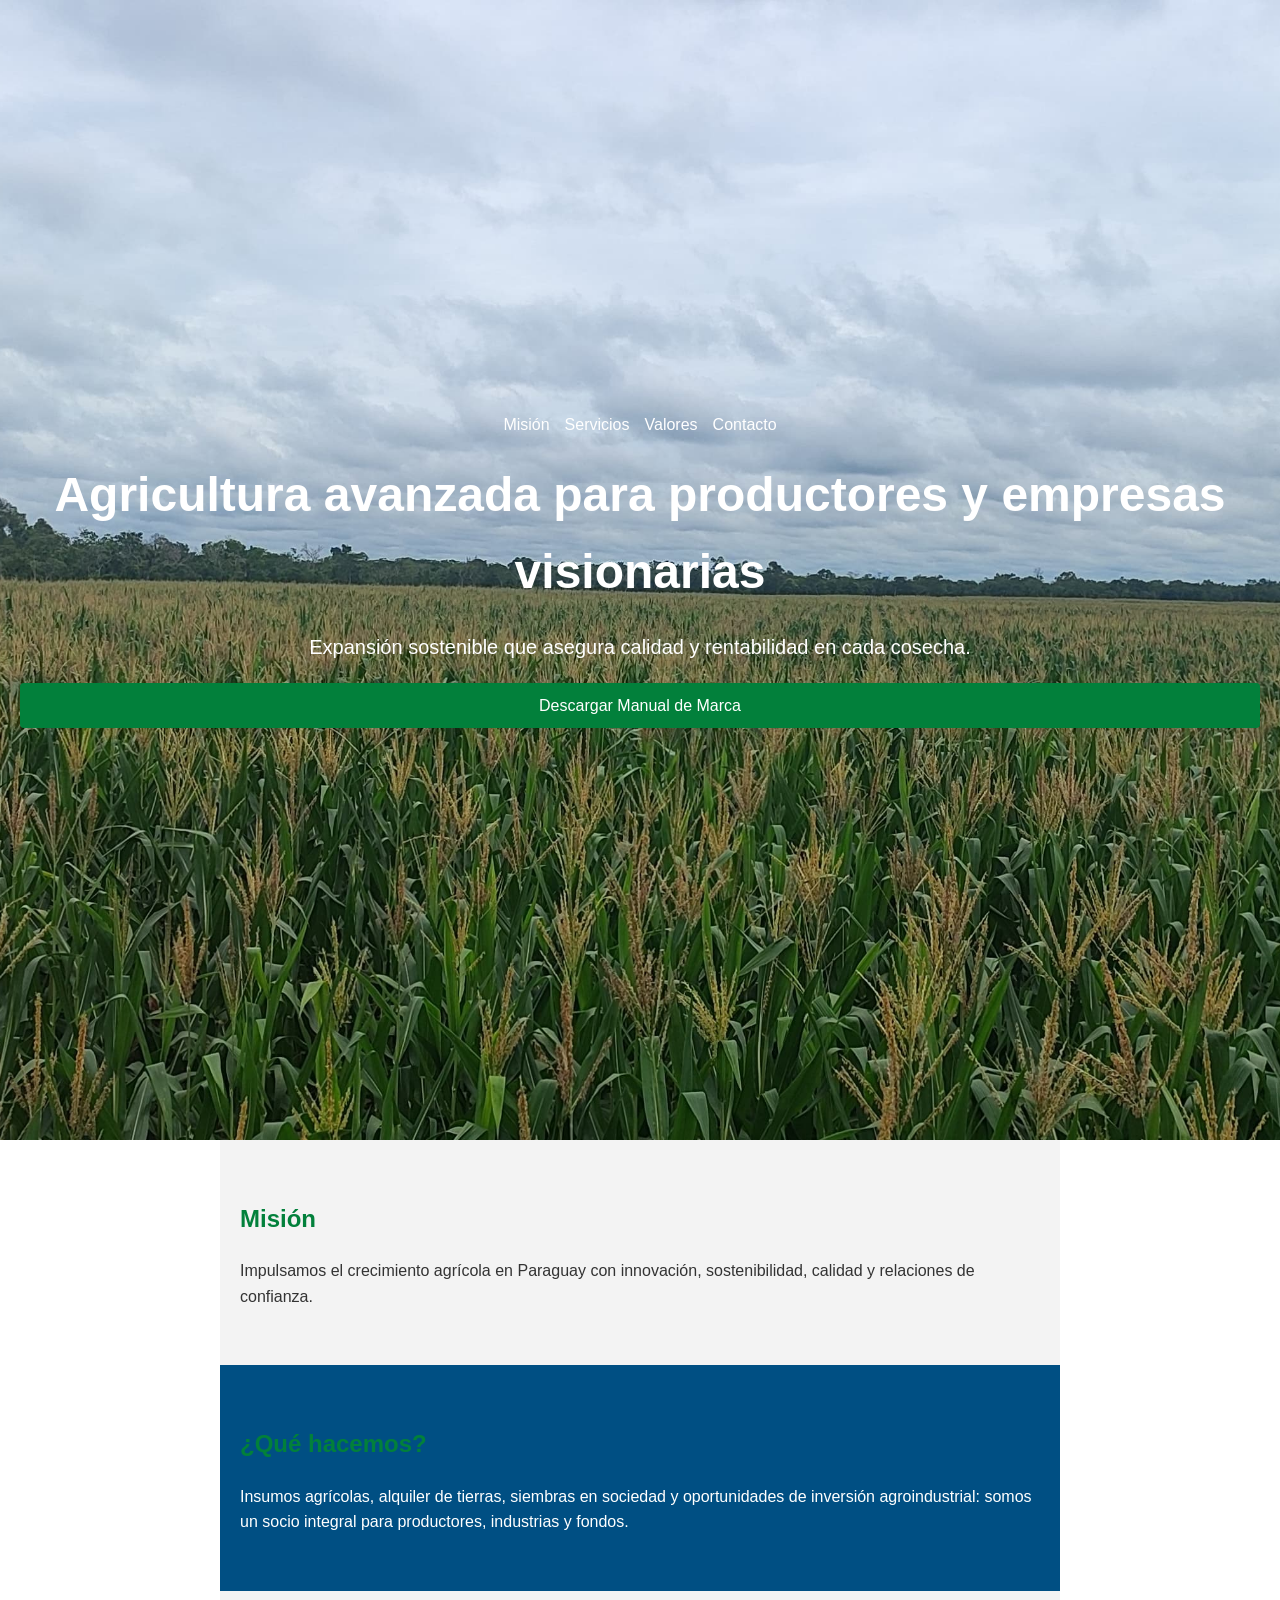
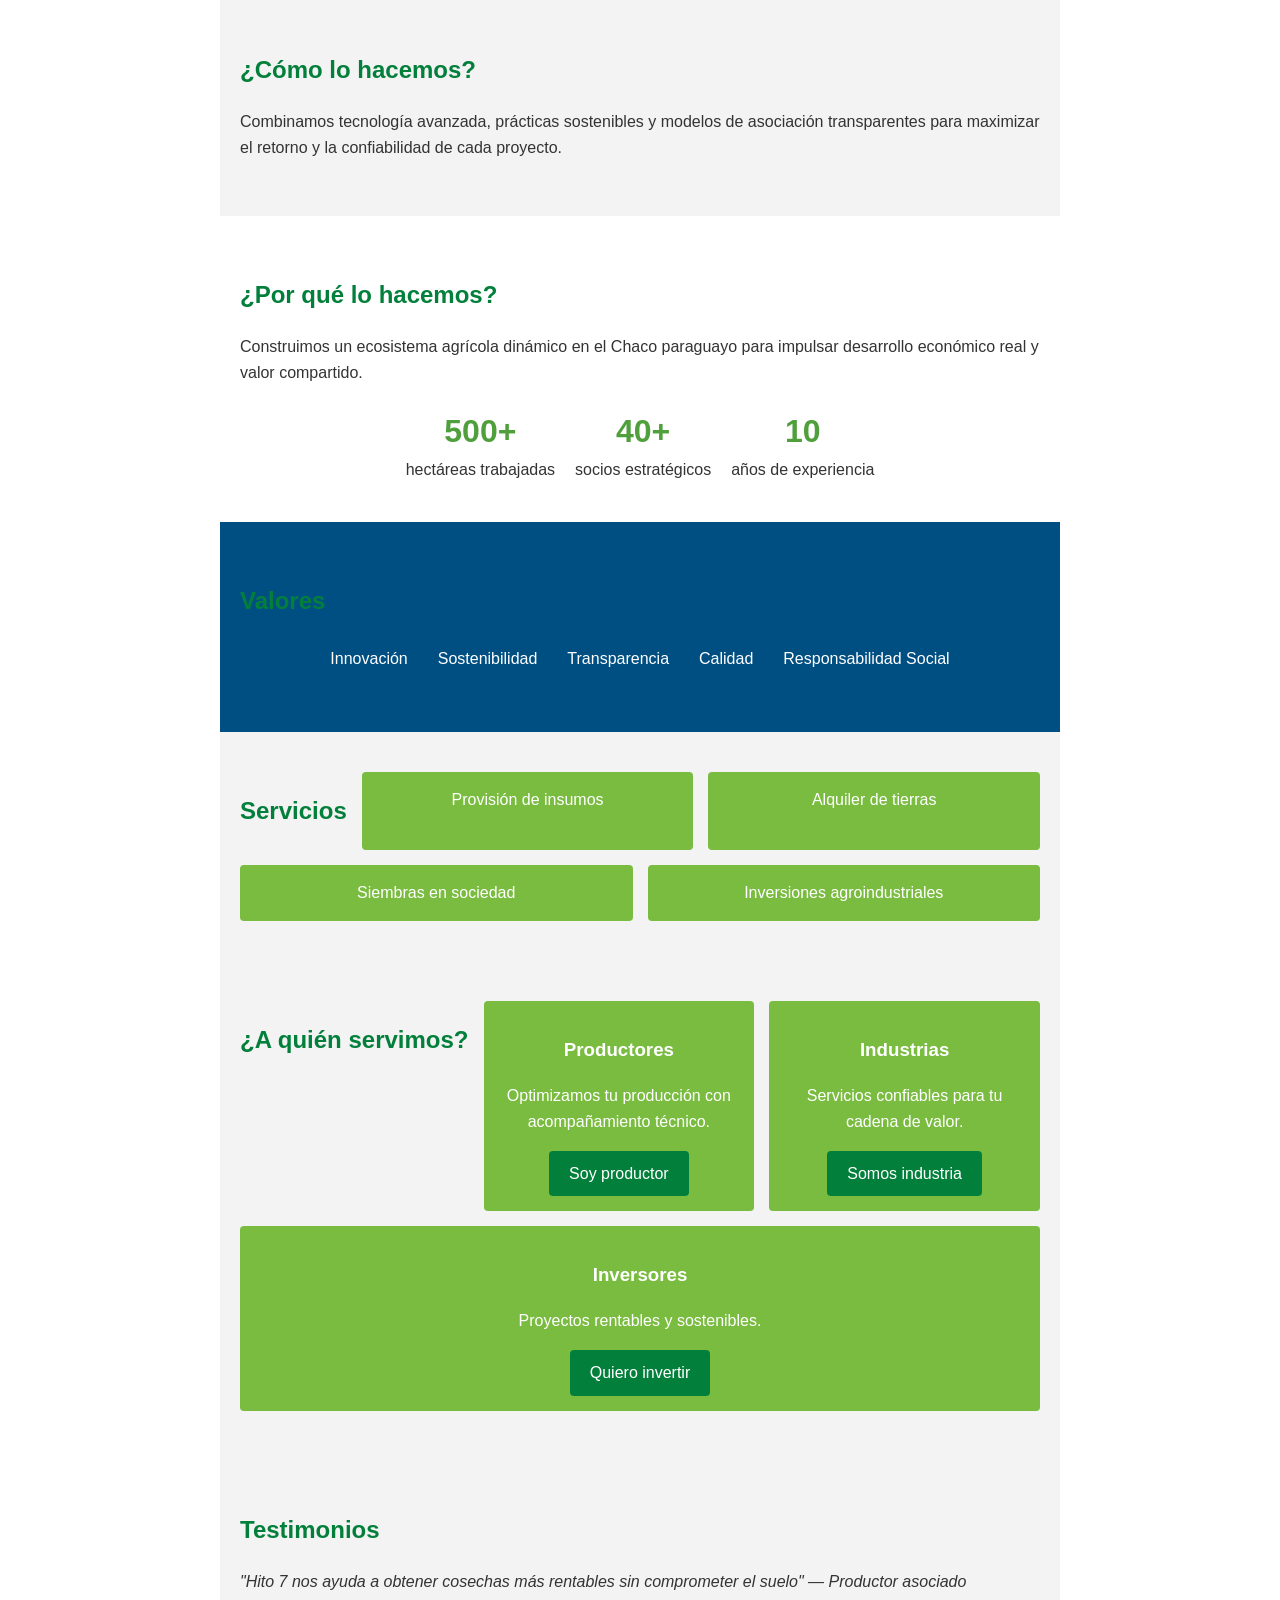
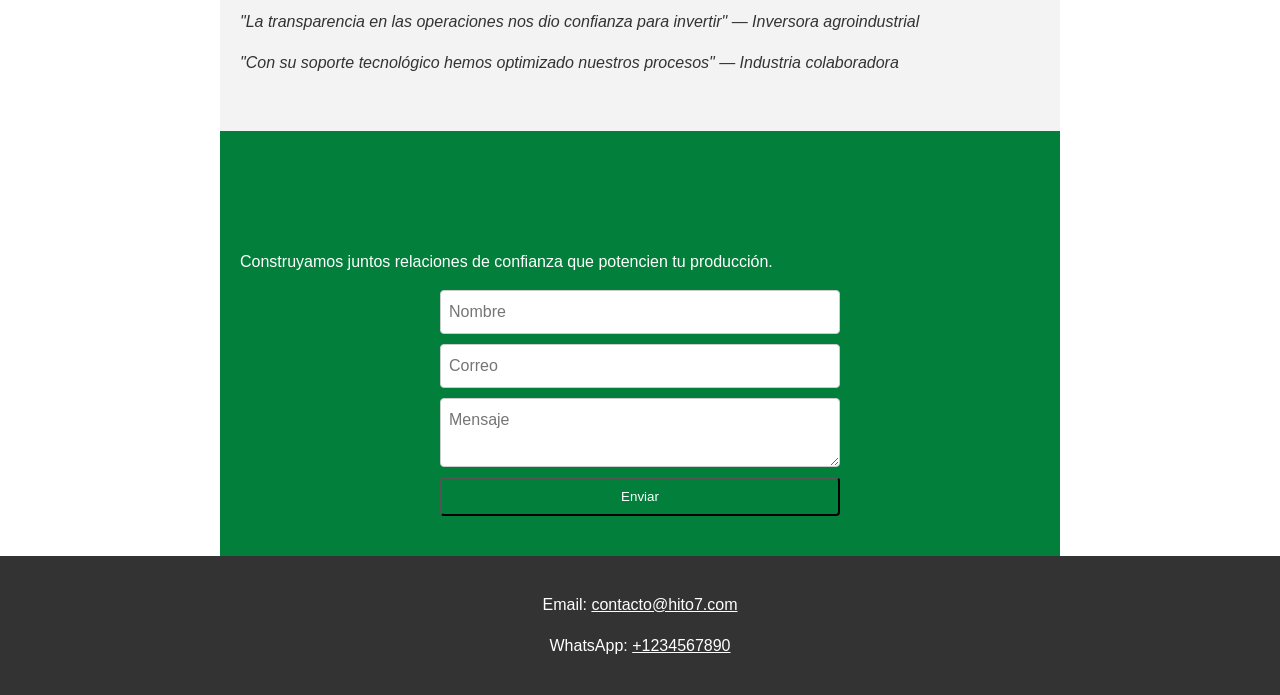
==== commit 273c65b8: "Enhance hero and apply brand colors" ====
--- a/index.html
+++ b/index.html
@@ -22,18 +22,18 @@
         <a class="button" href="ManualDeMarca-Hito7.pdf" target="_blank">Descargar Manual de Marca</a>
     </header>
 
-    <section id="mision">
+    <section id="mision" class="bg-neutral">
         <h2>Misión</h2>
         <p>Impulsamos el crecimiento agrícola en Paraguay con innovación,
             sostenibilidad, calidad y relaciones de confianza.</p>
     </section>
 
-    <section id="que-hacemos">
+    <section id="que-hacemos" class="bg-support">
         <h2>¿Qué hacemos?</h2>
         <p>Insumos agrícolas, alquiler de tierras, siembras en sociedad y oportunidades de inversión agroindustrial: somos un socio integral para productores, industrias y fondos.</p>
     </section>
 
-    <section id="como-hacemos">
+    <section id="como-hacemos" class="bg-neutral">
         <h2>¿Cómo lo hacemos?</h2>
         <p>Combinamos tecnología avanzada, prácticas sostenibles y modelos de asociación transparentes para maximizar el retorno y la confiabilidad de cada proyecto.</p>
     </section>
@@ -48,7 +48,7 @@
         </div>
     </section>
 
-    <section id="valores" class="values">
+    <section id="valores" class="values bg-support">
         <h2>Valores</h2>
         <ul>
             <li>Innovación</li>
@@ -59,7 +59,7 @@
         </ul>
     </section>
 
-    <section id="servicios" class="cards">
+    <section id="servicios" class="cards bg-neutral">
         <h2>Servicios</h2>
         <div class="card">Provisión de insumos</div>
         <div class="card">Alquiler de tierras</div>
@@ -67,7 +67,7 @@
         <div class="card">Inversiones agroindustriales</div>
     </section>
 
-    <section id="segmentos" class="cards">
+    <section id="segmentos" class="cards bg-neutral">
         <h2>¿A quién servimos?</h2>
         <div class="card">
             <h3>Productores</h3>
@@ -94,7 +94,7 @@
         <blockquote>"Con su soporte tecnológico hemos optimizado nuestros procesos" &mdash; Industria colaboradora</blockquote>
     </section>
 
-    <section id="contacto" class="contact">
+    <section id="contacto" class="contact bg-primary">
         <h2>Contacto</h2>
         <p>Construyamos juntos relaciones de confianza que potencien tu producción.</p>
         <form action="mailto:contacto@hito7.com" method="post" enctype="text/plain">
--- a/css/styles.css
+++ b/css/styles.css
@@ -16,6 +16,28 @@
     color: var(--color-text);
 }
 
+.bg-primary {
+    background: var(--color-primary);
+    color: var(--color-neutral-0);
+}
+
+.bg-support {
+    background: var(--color-support);
+    color: var(--color-neutral-0);
+}
+
+.bg-neutral {
+    background: var(--color-neutral-10);
+}
+
+.text-primary {
+    color: var(--color-primary);
+}
+
+.text-accent {
+    color: var(--color-accent);
+}
+
 h1, h2, h3 {
     font-family: 'Routine', 'Proxima Nova', sans-serif;
 }
@@ -27,6 +49,10 @@
     color: #fff;
     text-align: center;
     padding: 120px 20px;
+    min-height: 100vh;
+    display: flex;
+    flex-direction: column;
+    justify-content: center;
 }
 
 .navbar ul {
